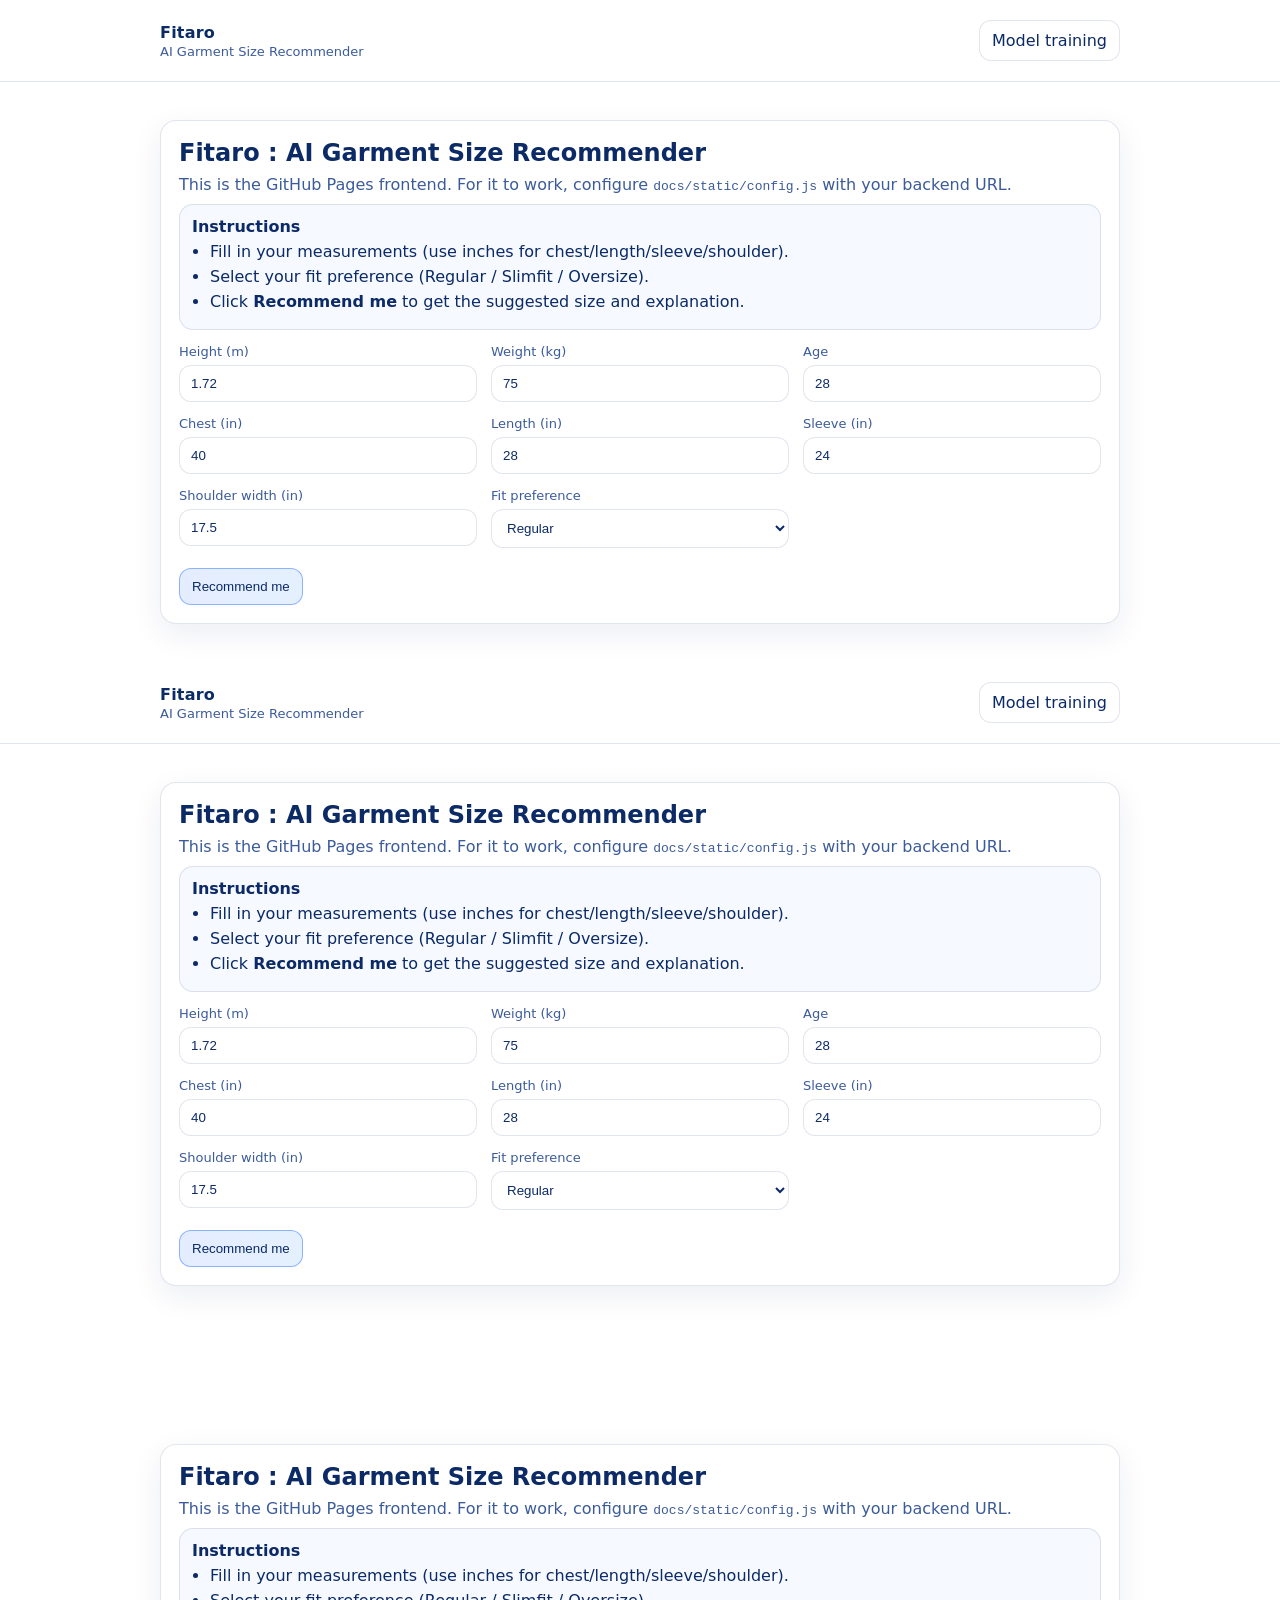
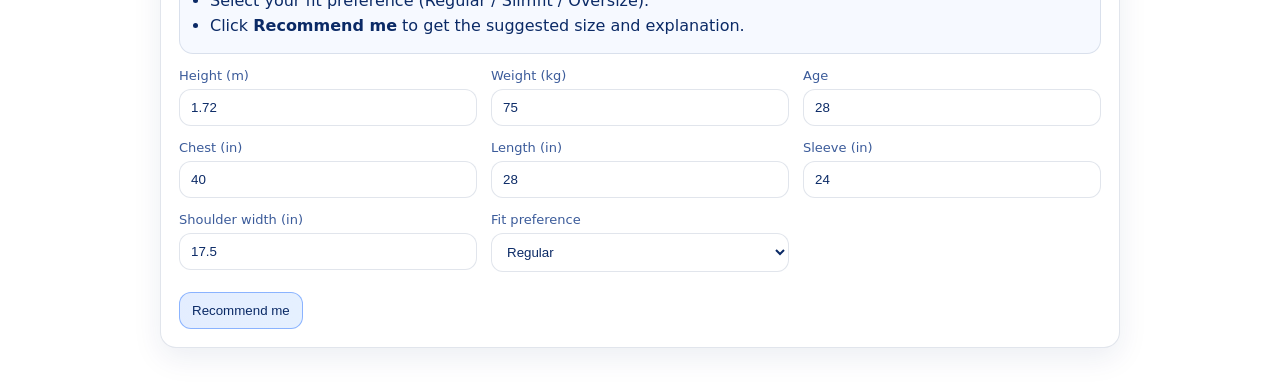
==== docs/index.html @ 50b60d14 "Add GitHub Pages static frontend Made-with: Cursor" ====
<!doctype html>
<html lang="en">
  <head>
    <meta charset="utf-8" />
    <meta name="viewport" content="width=device-width, initial-scale=1" />
    <title>Fitaro — AI Garment Size Recommender</title>
    <link rel="stylesheet" href="./static/styles.css" />
  </head>
  <body>
    <header class="header">
      <div class="container">
        <div class="brand">
          <div class="brand-title">Fitaro</div>
          <div class="brand-sub">AI Garment Size Recommender</div>
        </div>
        <div class="header-actions">
          <a class="btn btn-secondary" href="./model.html" rel="noreferrer">Model training</a>
        </div>
      </div>
    </header>

    <main class="container">
      <section class="card">
        <h1 class="title">Fitaro : AI Garment Size Recommender</h1>
        <p class="muted" style="margin-top:6px">
          This is the GitHub Pages frontend. For it to work, configure <code>docs/static/config.js</code> with your backend URL.
        </p>
        <div class="instructions">
          <div class="instructions-title">Instructions</div>
          <ul class="instructions-list">
            <li>Fill in your measurements (use inches for chest/length/sleeve/shoulder).</li>
            <li>Select your fit preference (Regular / Slimfit / Oversize).</li>
            <li>Click <b>Recommend me</b> to get the suggested size and explanation.</li>
          </ul>
        </div>

        <form id="predictForm" class="grid">
          <div class="field">
            <label for="Height_m">Height (m)</label>
            <input id="Height_m" name="Height_m" type="number" step="0.01" value="1.72" required />
          </div>
          <div class="field">
            <label for="Weight_kg">Weight (kg)</label>
            <input id="Weight_kg" name="Weight_kg" type="number" step="0.1" value="75" required />
          </div>
          <div class="field">
            <label for="Age">Age</label>
            <input id="Age" name="Age" type="number" step="1" value="28" required />
          </div>

          <div class="field">
            <label for="Chest_in">Chest (in)</label>
            <input id="Chest_in" name="Chest_in" type="number" step="0.1" value="40" required />
          </div>
          <div class="field">
            <label for="Length_in">Length (in)</label>
            <input id="Length_in" name="Length_in" type="number" step="0.1" value="28" required />
          </div>
          <div class="field">
            <label for="Sleeve_in">Sleeve (in)</label>
            <input id="Sleeve_in" name="Sleeve_in" type="number" step="0.1" value="24" required />
          </div>
          <div class="field">
            <label for="ShoulderWidth_in">Shoulder width (in)</label>
            <input id="ShoulderWidth_in" name="ShoulderWidth_in" type="number" step="0.1" value="17.5" required />
          </div>
          <div class="field">
            <label for="FitPreference">Fit preference</label>
            <select id="FitPreference" name="FitPreference" required>
              <option value="Regular" selected>Regular</option>
              <option value="Slimfit">Slimfit</option>
              <option value="Oversize">Oversize</option>
            </select>
          </div>

          <div class="actions">
            <button id="predictBtn" class="btn btn-primary" type="submit">Recommend me</button>
          </div>
        </form>
      </section>

      <section id="resultCard" class="card hidden">
        <div class="result-head">
          <h2 class="result-title">Recommendation</h2>
          <div id="confidencePill" class="pill"></div>
        </div>
        <div class="result-main">
          <div class="size-box">
            <div class="size-label">Recommended size</div>
            <div id="sizeOut" class="size-value">—</div>
          </div>
          <div class="prob-box">
            <div class="size-label">Probability breakdown</div>
            <div id="probOut" class="prob-list"></div>
          </div>
        </div>
        <div class="divider"></div>
        <div class="size-label">Why this size?</div>
        <pre id="justOut" class="justification"></pre>
      </section>

      <section id="errorCard" class="card error hidden">
        <h2 class="result-title">Error</h2>
        <div id="errorOut" class="error-text"></div>
      </section>
    </main>

    <script src="./static/config.js"></script>
    <script src="./static/app.js"></script>
  </body>
</html>
<!doctype html>
<html lang="en">
  <head>
    <meta charset="utf-8" />
    <meta name="viewport" content="width=device-width, initial-scale=1" />
    <title>Fitaro — AI Garment Size Recommender</title>
    <link rel="stylesheet" href="./static/styles.css" />
  </head>
  <body>
    <header class="header">
      <div class="container">
        <div class="brand">
          <div class="brand-title">Fitaro</div>
          <div class="brand-sub">AI Garment Size Recommender</div>
        </div>
        <div class="header-actions">
          <a class="btn btn-secondary" href="./model.html" rel="noreferrer">Model training</a>
        </div>
      </div>
    </header>

    <main class="container">
      <section class="card">
        <h1 class="title">Fitaro : AI Garment Size Recommender</h1>
        <p class="muted" style="margin-top:6px">
          This is the GitHub Pages frontend. For it to work, configure <code>docs/static/config.js</code> with your backend URL.
        </p>
        <div class="instructions">
          <div class="instructions-title">Instructions</div>
          <ul class="instructions-list">
            <li>Fill in your measurements (use inches for chest/length/sleeve/shoulder).</li>
            <li>Select your fit preference (Regular / Slimfit / Oversize).</li>
            <li>Click <b>Recommend me</b> to get the suggested size and explanation.</li>
          </ul>
        </div>

        <form id="predictForm" class="grid">
          <div class="field">
            <label for="Height_m">Height (m)</label>
            <input id="Height_m" name="Height_m" type="number" step="0.01" value="1.72" required />
          </div>
          <div class="field">
            <label for="Weight_kg">Weight (kg)</label>
            <input id="Weight_kg" name="Weight_kg" type="number" step="0.1" value="75" required />
          </div>
          <div class="field">
            <label for="Age">Age</label>
            <input id="Age" name="Age" type="number" step="1" value="28" required />
          </div>

          <div class="field">
            <label for="Chest_in">Chest (in)</label>
            <input id="Chest_in" name="Chest_in" type="number" step="0.1" value="40" required />
          </div>
          <div class="field">
            <label for="Length_in">Length (in)</label>
            <input id="Length_in" name="Length_in" type="number" step="0.1" value="28" required />
          </div>
          <div class="field">
            <label for="Sleeve_in">Sleeve (in)</label>
            <input id="Sleeve_in" name="Sleeve_in" type="number" step="0.1" value="24" required />
          </div>
          <div class="field">
            <label for="ShoulderWidth_in">Shoulder width (in)</label>
            <input id="ShoulderWidth_in" name="ShoulderWidth_in" type="number" step="0.1" value="17.5" required />
          </div>
          <div class="field">
            <label for="FitPreference">Fit preference</label>
            <select id="FitPreference" name="FitPreference" required>
              <option value="Regular" selected>Regular</option>
              <option value="Slimfit">Slimfit</option>
              <option value="Oversize">Oversize</option>
            </select>
          </div>

          <div class="actions">
            <button id="predictBtn" class="btn btn-primary" type="submit">Recommend me</button>
          </div>
        </form>
      </section>

      <section id="resultCard" class="card hidden">
        <div class="result-head">
          <h2 class="result-title">Recommendation</h2>
          <div id="confidencePill" class="pill"></div>
        </div>
        <div class="result-main">
          <div class="size-box">
            <div class="size-label">Recommended size</div>
            <div id="sizeOut" class="size-value">—</div>
          </div>
          <div class="prob-box">
            <div class="size-label">Probability breakdown</div>
            <div id="probOut" class="prob-list"></div>
          </div>
        </div>
        <div class="divider"></div>
        <div class="size-label">Why this size?</div>
        <pre id="justOut" class="justification"></pre>
      </section>

      <section id="errorCard" class="card error hidden">
        <h2 class="result-title">Error</h2>
        <div id="errorOut" class="error-text"></div>
      </section>
    </main>

    <script src="./static/config.js"></script>
    <script src="./static/app.js"></script>
  </body>
</html>

<!doctype html>
<html lang="en">
  <head>
    <meta charset="utf-8" />
    <meta name="viewport" content="width=device-width, initial-scale=1" />
    <title>Fitaro — AI Garment Size Recommender</title>
    <link rel="stylesheet" href="./static/styles.css" />
  </head>
  <body>
    <header class="header">
      <div class="container">
        <div class="brand">
          <div class="brand-title">Fitaro</div>
          <div class="brand-sub">AI Garment Size Recommender</div>
        </div>
        <div class="header-actions">
          <a class="btn btn-secondary" href="./model.html" rel="noreferrer">Model training</a>
        </div>
      </div>
    </header>

    <main class="container">
      <section class="card">
        <h1 class="title">Fitaro : AI Garment Size Recommender</h1>
        <p class="muted" style="margin-top:6px">
          This is the GitHub Pages frontend. For it to work, configure <code>docs/static/config.js</code> with your backend URL.
        </p>
        <div class="instructions">
          <div class="instructions-title">Instructions</div>
          <ul class="instructions-list">
            <li>Fill in your measurements (use inches for chest/length/sleeve/shoulder).</li>
            <li>Select your fit preference (Regular / Slimfit / Oversize).</li>
            <li>Click <b>Recommend me</b> to get the suggested size and explanation.</li>
          </ul>
        </div>

        <form id="predictForm" class="grid">
          <div class="field">
            <label for="Height_m">Height (m)</label>
            <input id="Height_m" name="Height_m" type="number" step="0.01" value="1.72" required />
          </div>
          <div class="field">
            <label for="Weight_kg">Weight (kg)</label>
            <input id="Weight_kg" name="Weight_kg" type="number" step="0.1" value="75" required />
          </div>
          <div class="field">
            <label for="Age">Age</label>
            <input id="Age" name="Age" type="number" step="1" value="28" required />
          </div>

          <div class="field">
            <label for="Chest_in">Chest (in)</label>
            <input id="Chest_in" name="Chest_in" type="number" step="0.1" value="40" required />
          </div>
          <div class="field">
            <label for="Length_in">Length (in)</label>
            <input id="Length_in" name="Length_in" type="number" step="0.1" value="28" required />
          </div>
          <div class="field">
            <label for="Sleeve_in">Sleeve (in)</label>
            <input id="Sleeve_in" name="Sleeve_in" type="number" step="0.1" value="24" required />
          </div>
          <div class="field">
            <label for="ShoulderWidth_in">Shoulder width (in)</label>
            <input id="ShoulderWidth_in" name="ShoulderWidth_in" type="number" step="0.1" value="17.5" required />
          </div>
          <div class="field">
            <label for="FitPreference">Fit preference</label>
            <select id="FitPreference" name="FitPreference" required>
              <option value="Regular" selected>Regular</option>
              <option value="Slimfit">Slimfit</option>
              <option value="Oversize">Oversize</option>
            </select>
          </div>

          <div class="actions">
            <button id="predictBtn" class="btn btn-primary" type="submit">Recommend me</button>
          </div>
        </form>
      </section>

      <section id="resultCard" class="card hidden">
        <div class="result-head">
          <h2 class="result-title">Recommendation</h2>
          <div id="confidencePill" class="pill"></div>
        </div>
        <div class="result-main">
          <div class="size-box">
            <div class="size-label">Recommended size</div>
            <div id="sizeOut" class="size-value">—</div>
          </div>
          <div class="prob-box">
            <div class="size-label">Probability breakdown</div>
            <div id="probOut" class="prob-list"></div>
          </div>
        </div>
        <div class="divider"></div>
        <div class="size-label">Why this size?</div>
        <pre id="justOut" class="justification"></pre>
      </section>

      <section id="errorCard" class="card error hidden">
        <h2 class="result-title">Error</h2>
        <div id="errorOut" class="error-text"></div>
      </section>
    </main>

    <script src="./static/config.js"></script>
    <script src="./static/app.js"></script>
  </body>
</html>
---- docs/static/styles.css ----
:root{
  --bg:#ffffff;
  --card:#ffffff;
  --muted:#3b5b9a;
  --text:#0b2a66;
  --line:rgba(11,42,102,.12);
  --primary:#1d6cff;
  --primary2:#2a85ff;
  --danger:#c9184a;
}

*{box-sizing:border-box}
html,body{height:100%}
body{
  margin:0;
  font-family:ui-sans-serif,system-ui,-apple-system,Segoe UI,Roboto,Arial;
  background: var(--bg);
  color:var(--text);
}

.container{max-width:1000px;margin:0 auto;padding:20px}
.header{
  position:sticky;top:0;z-index:10;
  background:rgba(255,255,255,.92);
  backdrop-filter: blur(10px);
  border-bottom:1px solid var(--line);
}
.header .container{display:flex;align-items:center;justify-content:space-between;gap:16px}
.brand-title{font-weight:800;letter-spacing:.2px}
.brand-sub{color:var(--muted);font-size:13px;margin-top:2px}

.card{
  background: var(--card);
  border:1px solid var(--line);
  border-radius:16px;
  padding:18px;
  box-shadow:0 10px 30px rgba(11,42,102,.08);
  margin:18px 0;
}
.title{margin:0 0 8px 0;font-size:24px}
.muted{color:var(--muted);margin:0}
.hidden{display:none !important}

.grid{
  display:grid;
  grid-template-columns:repeat(3, minmax(0,1fr));
  gap:14px;
  margin-top:14px;
}
@media (max-width:900px){
  .grid{grid-template-columns:repeat(2, minmax(0,1fr))}
}
@media (max-width:620px){
  .grid{grid-template-columns:1fr}
}

.field label{display:block;color:var(--muted);font-size:13px;margin-bottom:6px}
.field input,.field select{
  width:100%;
  padding:10px 11px;
  border-radius:12px;
  border:1px solid var(--line);
  background:#ffffff;
  color:var(--text);
  outline:none;
}
.field input:focus,.field select:focus{border-color:rgba(29,108,255,.6); box-shadow: 0 0 0 4px rgba(29,108,255,.10)}

.actions{grid-column:1/-1;display:flex;gap:10px;align-items:center;margin-top:6px;flex-wrap:wrap}
.header-actions{display:flex;gap:10px;align-items:center}
.btn{
  display:inline-flex;align-items:center;justify-content:center;
  padding:10px 12px;
  border-radius:12px;
  border:1px solid var(--line);
  text-decoration:none;
  color:var(--text);
  background:#ffffff;
  cursor:pointer;
  user-select:none;
}
.btn:disabled{opacity:.6;cursor:not-allowed}
.btn-primary{
  border-color:rgba(29,108,255,.45);
  background:linear-gradient(90deg, rgba(29,108,255,.12), rgba(42,133,255,.12));
}
.btn-secondary{background:#ffffff}

.result-head{display:flex;align-items:center;justify-content:space-between;gap:10px}
.result-title{margin:0;font-size:18px}
.pill{
  padding:6px 10px;
  border-radius:999px;
  border:1px solid rgba(29,108,255,.35);
  background:rgba(29,108,255,.10);
  color:var(--text);
  font-size:13px;
}

.result-main{display:grid;grid-template-columns:280px 1fr;gap:16px;margin-top:12px}
@media (max-width:720px){.result-main{grid-template-columns:1fr}}

.size-box{
  border:1px solid var(--line);
  border-radius:14px;
  padding:14px;
  background:rgba(29,108,255,.04);
}
.size-label{color:var(--muted);font-size:13px;margin-bottom:8px}
.size-value{font-size:44px;font-weight:900;letter-spacing:.5px}

.prob-box{
  border:1px solid var(--line);
  border-radius:14px;
  padding:14px;
  background:rgba(29,108,255,.04);
}
.prob-row{display:grid;grid-template-columns:40px 1fr 64px;gap:10px;align-items:center;margin:8px 0}
.prob-size{font-weight:700}
.prob-bar{
  height:10px;border-radius:999px;
  background:rgba(11,42,102,.06);
  border:1px solid rgba(11,42,102,.07);
  overflow:hidden;
}
.prob-fill{
  height:100%;
  background:linear-gradient(90deg, rgba(29,108,255,.92), rgba(42,133,255,.92));
}
.prob-pct{color:var(--muted);text-align:right;font-variant-numeric:tabular-nums}

.divider{height:1px;background:var(--line);margin:14px 0}
.justification,.logbox{
  white-space:pre-wrap;
  background:rgba(29,108,255,.04);
  border:1px solid var(--line);
  border-radius:14px;
  padding:12px;
  margin:0;
  line-height:1.45;
  overflow:auto;
  max-height:460px;
}

.card.error{border-color:rgba(255,92,122,.35)}
.error-text{color:#8a0f2f}

.stats-grid{display:grid;grid-template-columns:repeat(2,minmax(0,1fr));gap:12px}
@media (max-width:720px){.stats-grid{grid-template-columns:1fr}}
.stat{background:rgba(29,108,255,.04);border:1px solid var(--line);border-radius:14px;padding:12px}
.stat-k{color:var(--muted);font-size:13px}
.stat-v{font-size:20px;font-weight:800;margin-top:6px}

.instructions{
  border:1px solid var(--line);
  border-radius:14px;
  padding:12px;
  background:rgba(29,108,255,.04);
  margin-top:10px;
}
.instructions-title{font-weight:800;margin-bottom:6px}
.instructions-list{margin:0;padding-left:18px;color:var(--text)}
.instructions-list li{margin:6px 0}

.plots-grid{
  display:grid;
  grid-template-columns:repeat(2, minmax(0,1fr));
  gap:12px;
}
@media (max-width:820px){.plots-grid{grid-template-columns:1fr}}
.plot-card{
  display:block;
  border:1px solid var(--line);
  border-radius:14px;
  padding:12px;
  text-decoration:none;
  color:var(--text);
  background:#ffffff;
}
.plot-name{font-weight:800;margin-bottom:10px}
.plot-img{width:100%;height:auto;border-radius:10px;border:1px solid rgba(11,42,102,.10);background:#fff}
---- docs/static/styles.css ----
:root{
  --bg:#ffffff;
  --card:#ffffff;
  --muted:#3b5b9a;
  --text:#0b2a66;
  --line:rgba(11,42,102,.12);
  --primary:#1d6cff;
  --primary2:#2a85ff;
  --danger:#c9184a;
}

*{box-sizing:border-box}
html,body{height:100%}
body{
  margin:0;
  font-family:ui-sans-serif,system-ui,-apple-system,Segoe UI,Roboto,Arial;
  background: var(--bg);
  color:var(--text);
}

.container{max-width:1000px;margin:0 auto;padding:20px}
.header{
  position:sticky;top:0;z-index:10;
  background:rgba(255,255,255,.92);
  backdrop-filter: blur(10px);
  border-bottom:1px solid var(--line);
}
.header .container{display:flex;align-items:center;justify-content:space-between;gap:16px}
.brand-title{font-weight:800;letter-spacing:.2px}
.brand-sub{color:var(--muted);font-size:13px;margin-top:2px}

.card{
  background: var(--card);
  border:1px solid var(--line);
  border-radius:16px;
  padding:18px;
  box-shadow:0 10px 30px rgba(11,42,102,.08);
  margin:18px 0;
}
.title{margin:0 0 8px 0;font-size:24px}
.muted{color:var(--muted);margin:0}
.hidden{display:none !important}

.grid{
  display:grid;
  grid-template-columns:repeat(3, minmax(0,1fr));
  gap:14px;
  margin-top:14px;
}
@media (max-width:900px){
  .grid{grid-template-columns:repeat(2, minmax(0,1fr))}
}
@media (max-width:620px){
  .grid{grid-template-columns:1fr}
}

.field label{display:block;color:var(--muted);font-size:13px;margin-bottom:6px}
.field input,.field select{
  width:100%;
  padding:10px 11px;
  border-radius:12px;
  border:1px solid var(--line);
  background:#ffffff;
  color:var(--text);
  outline:none;
}
.field input:focus,.field select:focus{border-color:rgba(29,108,255,.6); box-shadow: 0 0 0 4px rgba(29,108,255,.10)}

.actions{grid-column:1/-1;display:flex;gap:10px;align-items:center;margin-top:6px;flex-wrap:wrap}
.header-actions{display:flex;gap:10px;align-items:center}
.btn{
  display:inline-flex;align-items:center;justify-content:center;
  padding:10px 12px;
  border-radius:12px;
  border:1px solid var(--line);
  text-decoration:none;
  color:var(--text);
  background:#ffffff;
  cursor:pointer;
  user-select:none;
}
.btn:disabled{opacity:.6;cursor:not-allowed}
.btn-primary{
  border-color:rgba(29,108,255,.45);
  background:linear-gradient(90deg, rgba(29,108,255,.12), rgba(42,133,255,.12));
}
.btn-secondary{background:#ffffff}

.result-head{display:flex;align-items:center;justify-content:space-between;gap:10px}
.result-title{margin:0;font-size:18px}
.pill{
  padding:6px 10px;
  border-radius:999px;
  border:1px solid rgba(29,108,255,.35);
  background:rgba(29,108,255,.10);
  color:var(--text);
  font-size:13px;
}

.result-main{display:grid;grid-template-columns:280px 1fr;gap:16px;margin-top:12px}
@media (max-width:720px){.result-main{grid-template-columns:1fr}}

.size-box{
  border:1px solid var(--line);
  border-radius:14px;
  padding:14px;
  background:rgba(29,108,255,.04);
}
.size-label{color:var(--muted);font-size:13px;margin-bottom:8px}
.size-value{font-size:44px;font-weight:900;letter-spacing:.5px}

.prob-box{
  border:1px solid var(--line);
  border-radius:14px;
  padding:14px;
  background:rgba(29,108,255,.04);
}
.prob-row{display:grid;grid-template-columns:40px 1fr 64px;gap:10px;align-items:center;margin:8px 0}
.prob-size{font-weight:700}
.prob-bar{
  height:10px;border-radius:999px;
  background:rgba(11,42,102,.06);
  border:1px solid rgba(11,42,102,.07);
  overflow:hidden;
}
.prob-fill{
  height:100%;
  background:linear-gradient(90deg, rgba(29,108,255,.92), rgba(42,133,255,.92));
}
.prob-pct{color:var(--muted);text-align:right;font-variant-numeric:tabular-nums}

.divider{height:1px;background:var(--line);margin:14px 0}
.justification,.logbox{
  white-space:pre-wrap;
  background:rgba(29,108,255,.04);
  border:1px solid var(--line);
  border-radius:14px;
  padding:12px;
  margin:0;
  line-height:1.45;
  overflow:auto;
  max-height:460px;
}

.card.error{border-color:rgba(255,92,122,.35)}
.error-text{color:#8a0f2f}

.stats-grid{display:grid;grid-template-columns:repeat(2,minmax(0,1fr));gap:12px}
@media (max-width:720px){.stats-grid{grid-template-columns:1fr}}
.stat{background:rgba(29,108,255,.04);border:1px solid var(--line);border-radius:14px;padding:12px}
.stat-k{color:var(--muted);font-size:13px}
.stat-v{font-size:20px;font-weight:800;margin-top:6px}

.instructions{
  border:1px solid var(--line);
  border-radius:14px;
  padding:12px;
  background:rgba(29,108,255,.04);
  margin-top:10px;
}
.instructions-title{font-weight:800;margin-bottom:6px}
.instructions-list{margin:0;padding-left:18px;color:var(--text)}
.instructions-list li{margin:6px 0}

.plots-grid{
  display:grid;
  grid-template-columns:repeat(2, minmax(0,1fr));
  gap:12px;
}
@media (max-width:820px){.plots-grid{grid-template-columns:1fr}}
.plot-card{
  display:block;
  border:1px solid var(--line);
  border-radius:14px;
  padding:12px;
  text-decoration:none;
  color:var(--text);
  background:#ffffff;
}
.plot-name{font-weight:800;margin-bottom:10px}
.plot-img{width:100%;height:auto;border-radius:10px;border:1px solid rgba(11,42,102,.10);background:#fff}
---- docs/static/styles.css ----
:root{
  --bg:#ffffff;
  --card:#ffffff;
  --muted:#3b5b9a;
  --text:#0b2a66;
  --line:rgba(11,42,102,.12);
  --primary:#1d6cff;
  --primary2:#2a85ff;
  --danger:#c9184a;
}

*{box-sizing:border-box}
html,body{height:100%}
body{
  margin:0;
  font-family:ui-sans-serif,system-ui,-apple-system,Segoe UI,Roboto,Arial;
  background: var(--bg);
  color:var(--text);
}

.container{max-width:1000px;margin:0 auto;padding:20px}
.header{
  position:sticky;top:0;z-index:10;
  background:rgba(255,255,255,.92);
  backdrop-filter: blur(10px);
  border-bottom:1px solid var(--line);
}
.header .container{display:flex;align-items:center;justify-content:space-between;gap:16px}
.brand-title{font-weight:800;letter-spacing:.2px}
.brand-sub{color:var(--muted);font-size:13px;margin-top:2px}

.card{
  background: var(--card);
  border:1px solid var(--line);
  border-radius:16px;
  padding:18px;
  box-shadow:0 10px 30px rgba(11,42,102,.08);
  margin:18px 0;
}
.title{margin:0 0 8px 0;font-size:24px}
.muted{color:var(--muted);margin:0}
.hidden{display:none !important}

.grid{
  display:grid;
  grid-template-columns:repeat(3, minmax(0,1fr));
  gap:14px;
  margin-top:14px;
}
@media (max-width:900px){
  .grid{grid-template-columns:repeat(2, minmax(0,1fr))}
}
@media (max-width:620px){
  .grid{grid-template-columns:1fr}
}

.field label{display:block;color:var(--muted);font-size:13px;margin-bottom:6px}
.field input,.field select{
  width:100%;
  padding:10px 11px;
  border-radius:12px;
  border:1px solid var(--line);
  background:#ffffff;
  color:var(--text);
  outline:none;
}
.field input:focus,.field select:focus{border-color:rgba(29,108,255,.6); box-shadow: 0 0 0 4px rgba(29,108,255,.10)}

.actions{grid-column:1/-1;display:flex;gap:10px;align-items:center;margin-top:6px;flex-wrap:wrap}
.header-actions{display:flex;gap:10px;align-items:center}
.btn{
  display:inline-flex;align-items:center;justify-content:center;
  padding:10px 12px;
  border-radius:12px;
  border:1px solid var(--line);
  text-decoration:none;
  color:var(--text);
  background:#ffffff;
  cursor:pointer;
  user-select:none;
}
.btn:disabled{opacity:.6;cursor:not-allowed}
.btn-primary{
  border-color:rgba(29,108,255,.45);
  background:linear-gradient(90deg, rgba(29,108,255,.12), rgba(42,133,255,.12));
}
.btn-secondary{background:#ffffff}

.result-head{display:flex;align-items:center;justify-content:space-between;gap:10px}
.result-title{margin:0;font-size:18px}
.pill{
  padding:6px 10px;
  border-radius:999px;
  border:1px solid rgba(29,108,255,.35);
  background:rgba(29,108,255,.10);
  color:var(--text);
  font-size:13px;
}

.result-main{display:grid;grid-template-columns:280px 1fr;gap:16px;margin-top:12px}
@media (max-width:720px){.result-main{grid-template-columns:1fr}}

.size-box{
  border:1px solid var(--line);
  border-radius:14px;
  padding:14px;
  background:rgba(29,108,255,.04);
}
.size-label{color:var(--muted);font-size:13px;margin-bottom:8px}
.size-value{font-size:44px;font-weight:900;letter-spacing:.5px}

.prob-box{
  border:1px solid var(--line);
  border-radius:14px;
  padding:14px;
  background:rgba(29,108,255,.04);
}
.prob-row{display:grid;grid-template-columns:40px 1fr 64px;gap:10px;align-items:center;margin:8px 0}
.prob-size{font-weight:700}
.prob-bar{
  height:10px;border-radius:999px;
  background:rgba(11,42,102,.06);
  border:1px solid rgba(11,42,102,.07);
  overflow:hidden;
}
.prob-fill{
  height:100%;
  background:linear-gradient(90deg, rgba(29,108,255,.92), rgba(42,133,255,.92));
}
.prob-pct{color:var(--muted);text-align:right;font-variant-numeric:tabular-nums}

.divider{height:1px;background:var(--line);margin:14px 0}
.justification,.logbox{
  white-space:pre-wrap;
  background:rgba(29,108,255,.04);
  border:1px solid var(--line);
  border-radius:14px;
  padding:12px;
  margin:0;
  line-height:1.45;
  overflow:auto;
  max-height:460px;
}

.card.error{border-color:rgba(255,92,122,.35)}
.error-text{color:#8a0f2f}

.stats-grid{display:grid;grid-template-columns:repeat(2,minmax(0,1fr));gap:12px}
@media (max-width:720px){.stats-grid{grid-template-columns:1fr}}
.stat{background:rgba(29,108,255,.04);border:1px solid var(--line);border-radius:14px;padding:12px}
.stat-k{color:var(--muted);font-size:13px}
.stat-v{font-size:20px;font-weight:800;margin-top:6px}

.instructions{
  border:1px solid var(--line);
  border-radius:14px;
  padding:12px;
  background:rgba(29,108,255,.04);
  margin-top:10px;
}
.instructions-title{font-weight:800;margin-bottom:6px}
.instructions-list{margin:0;padding-left:18px;color:var(--text)}
.instructions-list li{margin:6px 0}

.plots-grid{
  display:grid;
  grid-template-columns:repeat(2, minmax(0,1fr));
  gap:12px;
}
@media (max-width:820px){.plots-grid{grid-template-columns:1fr}}
.plot-card{
  display:block;
  border:1px solid var(--line);
  border-radius:14px;
  padding:12px;
  text-decoration:none;
  color:var(--text);
  background:#ffffff;
}
.plot-name{font-weight:800;margin-bottom:10px}
.plot-img{width:100%;height:auto;border-radius:10px;border:1px solid rgba(11,42,102,.10);background:#fff}
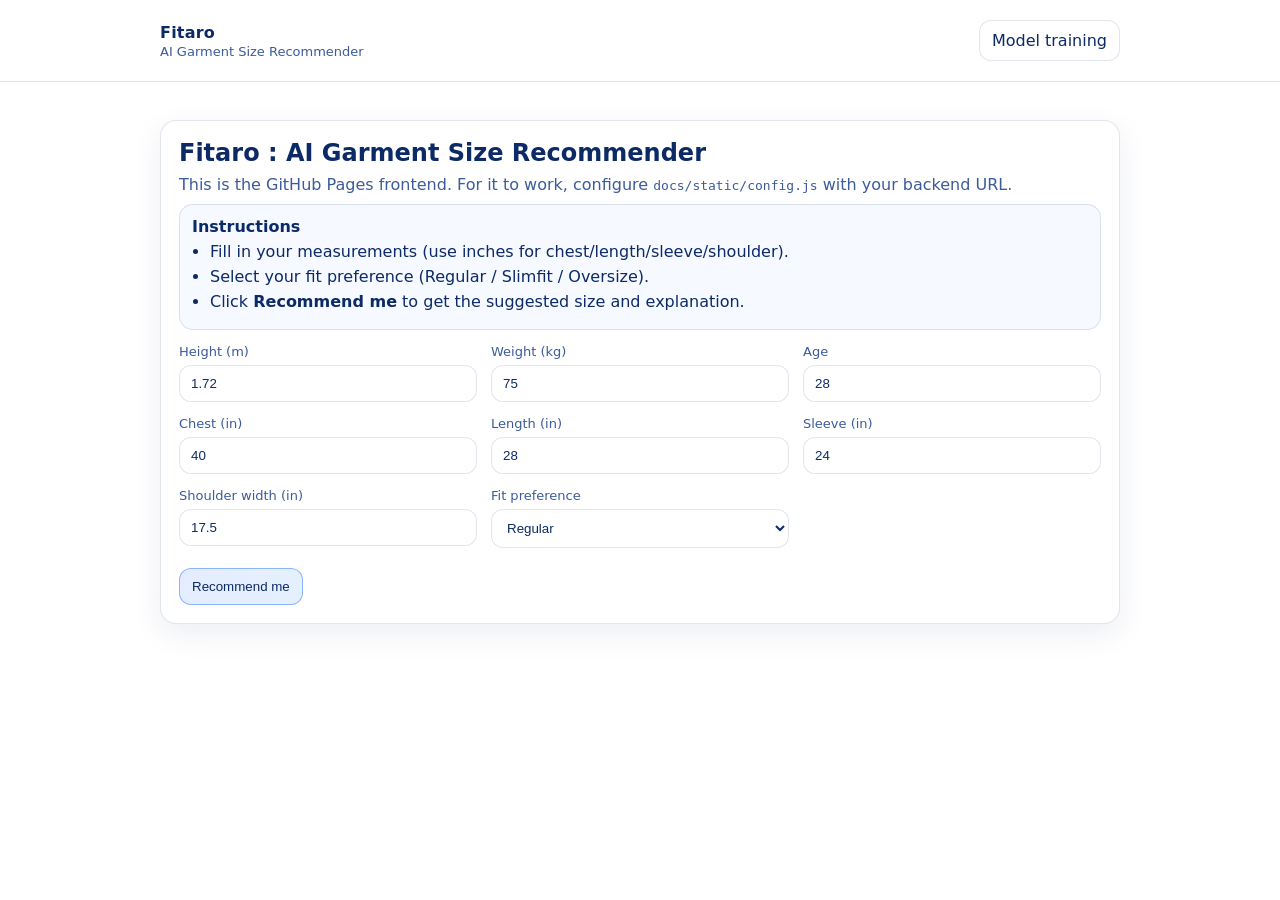
==== commit 6b61b87f: "Fix duplicated docs index for Pages Made-with: Cursor" ====
--- a/docs/index.html
+++ b/docs/index.html
@@ -109,227 +109,3 @@
     <script src="./static/app.js"></script>
   </body>
 </html>
-<!doctype html>
-<html lang="en">
-  <head>
-    <meta charset="utf-8" />
-    <meta name="viewport" content="width=device-width, initial-scale=1" />
-    <title>Fitaro — AI Garment Size Recommender</title>
-    <link rel="stylesheet" href="./static/styles.css" />
-  </head>
-  <body>
-    <header class="header">
-      <div class="container">
-        <div class="brand">
-          <div class="brand-title">Fitaro</div>
-          <div class="brand-sub">AI Garment Size Recommender</div>
-        </div>
-        <div class="header-actions">
-          <a class="btn btn-secondary" href="./model.html" rel="noreferrer">Model training</a>
-        </div>
-      </div>
-    </header>
-
-    <main class="container">
-      <section class="card">
-        <h1 class="title">Fitaro : AI Garment Size Recommender</h1>
-        <p class="muted" style="margin-top:6px">
-          This is the GitHub Pages frontend. For it to work, configure <code>docs/static/config.js</code> with your backend URL.
-        </p>
-        <div class="instructions">
-          <div class="instructions-title">Instructions</div>
-          <ul class="instructions-list">
-            <li>Fill in your measurements (use inches for chest/length/sleeve/shoulder).</li>
-            <li>Select your fit preference (Regular / Slimfit / Oversize).</li>
-            <li>Click <b>Recommend me</b> to get the suggested size and explanation.</li>
-          </ul>
-        </div>
-
-        <form id="predictForm" class="grid">
-          <div class="field">
-            <label for="Height_m">Height (m)</label>
-            <input id="Height_m" name="Height_m" type="number" step="0.01" value="1.72" required />
-          </div>
-          <div class="field">
-            <label for="Weight_kg">Weight (kg)</label>
-            <input id="Weight_kg" name="Weight_kg" type="number" step="0.1" value="75" required />
-          </div>
-          <div class="field">
-            <label for="Age">Age</label>
-            <input id="Age" name="Age" type="number" step="1" value="28" required />
-          </div>
-
-          <div class="field">
-            <label for="Chest_in">Chest (in)</label>
-            <input id="Chest_in" name="Chest_in" type="number" step="0.1" value="40" required />
-          </div>
-          <div class="field">
-            <label for="Length_in">Length (in)</label>
-            <input id="Length_in" name="Length_in" type="number" step="0.1" value="28" required />
-          </div>
-          <div class="field">
-            <label for="Sleeve_in">Sleeve (in)</label>
-            <input id="Sleeve_in" name="Sleeve_in" type="number" step="0.1" value="24" required />
-          </div>
-          <div class="field">
-            <label for="ShoulderWidth_in">Shoulder width (in)</label>
-            <input id="ShoulderWidth_in" name="ShoulderWidth_in" type="number" step="0.1" value="17.5" required />
-          </div>
-          <div class="field">
-            <label for="FitPreference">Fit preference</label>
-            <select id="FitPreference" name="FitPreference" required>
-              <option value="Regular" selected>Regular</option>
-              <option value="Slimfit">Slimfit</option>
-              <option value="Oversize">Oversize</option>
-            </select>
-          </div>
-
-          <div class="actions">
-            <button id="predictBtn" class="btn btn-primary" type="submit">Recommend me</button>
-          </div>
-        </form>
-      </section>
-
-      <section id="resultCard" class="card hidden">
-        <div class="result-head">
-          <h2 class="result-title">Recommendation</h2>
-          <div id="confidencePill" class="pill"></div>
-        </div>
-        <div class="result-main">
-          <div class="size-box">
-            <div class="size-label">Recommended size</div>
-            <div id="sizeOut" class="size-value">—</div>
-          </div>
-          <div class="prob-box">
-            <div class="size-label">Probability breakdown</div>
-            <div id="probOut" class="prob-list"></div>
-          </div>
-        </div>
-        <div class="divider"></div>
-        <div class="size-label">Why this size?</div>
-        <pre id="justOut" class="justification"></pre>
-      </section>
-
-      <section id="errorCard" class="card error hidden">
-        <h2 class="result-title">Error</h2>
-        <div id="errorOut" class="error-text"></div>
-      </section>
-    </main>
-
-    <script src="./static/config.js"></script>
-    <script src="./static/app.js"></script>
-  </body>
-</html>
-
-<!doctype html>
-<html lang="en">
-  <head>
-    <meta charset="utf-8" />
-    <meta name="viewport" content="width=device-width, initial-scale=1" />
-    <title>Fitaro — AI Garment Size Recommender</title>
-    <link rel="stylesheet" href="./static/styles.css" />
-  </head>
-  <body>
-    <header class="header">
-      <div class="container">
-        <div class="brand">
-          <div class="brand-title">Fitaro</div>
-          <div class="brand-sub">AI Garment Size Recommender</div>
-        </div>
-        <div class="header-actions">
-          <a class="btn btn-secondary" href="./model.html" rel="noreferrer">Model training</a>
-        </div>
-      </div>
-    </header>
-
-    <main class="container">
-      <section class="card">
-        <h1 class="title">Fitaro : AI Garment Size Recommender</h1>
-        <p class="muted" style="margin-top:6px">
-          This is the GitHub Pages frontend. For it to work, configure <code>docs/static/config.js</code> with your backend URL.
-        </p>
-        <div class="instructions">
-          <div class="instructions-title">Instructions</div>
-          <ul class="instructions-list">
-            <li>Fill in your measurements (use inches for chest/length/sleeve/shoulder).</li>
-            <li>Select your fit preference (Regular / Slimfit / Oversize).</li>
-            <li>Click <b>Recommend me</b> to get the suggested size and explanation.</li>
-          </ul>
-        </div>
-
-        <form id="predictForm" class="grid">
-          <div class="field">
-            <label for="Height_m">Height (m)</label>
-            <input id="Height_m" name="Height_m" type="number" step="0.01" value="1.72" required />
-          </div>
-          <div class="field">
-            <label for="Weight_kg">Weight (kg)</label>
-            <input id="Weight_kg" name="Weight_kg" type="number" step="0.1" value="75" required />
-          </div>
-          <div class="field">
-            <label for="Age">Age</label>
-            <input id="Age" name="Age" type="number" step="1" value="28" required />
-          </div>
-
-          <div class="field">
-            <label for="Chest_in">Chest (in)</label>
-            <input id="Chest_in" name="Chest_in" type="number" step="0.1" value="40" required />
-          </div>
-          <div class="field">
-            <label for="Length_in">Length (in)</label>
-            <input id="Length_in" name="Length_in" type="number" step="0.1" value="28" required />
-          </div>
-          <div class="field">
-            <label for="Sleeve_in">Sleeve (in)</label>
-            <input id="Sleeve_in" name="Sleeve_in" type="number" step="0.1" value="24" required />
-          </div>
-          <div class="field">
-            <label for="ShoulderWidth_in">Shoulder width (in)</label>
-            <input id="ShoulderWidth_in" name="ShoulderWidth_in" type="number" step="0.1" value="17.5" required />
-          </div>
-          <div class="field">
-            <label for="FitPreference">Fit preference</label>
-            <select id="FitPreference" name="FitPreference" required>
-              <option value="Regular" selected>Regular</option>
-              <option value="Slimfit">Slimfit</option>
-              <option value="Oversize">Oversize</option>
-            </select>
-          </div>
-
-          <div class="actions">
-            <button id="predictBtn" class="btn btn-primary" type="submit">Recommend me</button>
-          </div>
-        </form>
-      </section>
-
-      <section id="resultCard" class="card hidden">
-        <div class="result-head">
-          <h2 class="result-title">Recommendation</h2>
-          <div id="confidencePill" class="pill"></div>
-        </div>
-        <div class="result-main">
-          <div class="size-box">
-            <div class="size-label">Recommended size</div>
-            <div id="sizeOut" class="size-value">—</div>
-          </div>
-          <div class="prob-box">
-            <div class="size-label">Probability breakdown</div>
-            <div id="probOut" class="prob-list"></div>
-          </div>
-        </div>
-        <div class="divider"></div>
-        <div class="size-label">Why this size?</div>
-        <pre id="justOut" class="justification"></pre>
-      </section>
-
-      <section id="errorCard" class="card error hidden">
-        <h2 class="result-title">Error</h2>
-        <div id="errorOut" class="error-text"></div>
-      </section>
-    </main>
-
-    <script src="./static/config.js"></script>
-    <script src="./static/app.js"></script>
-  </body>
-</html>
-
